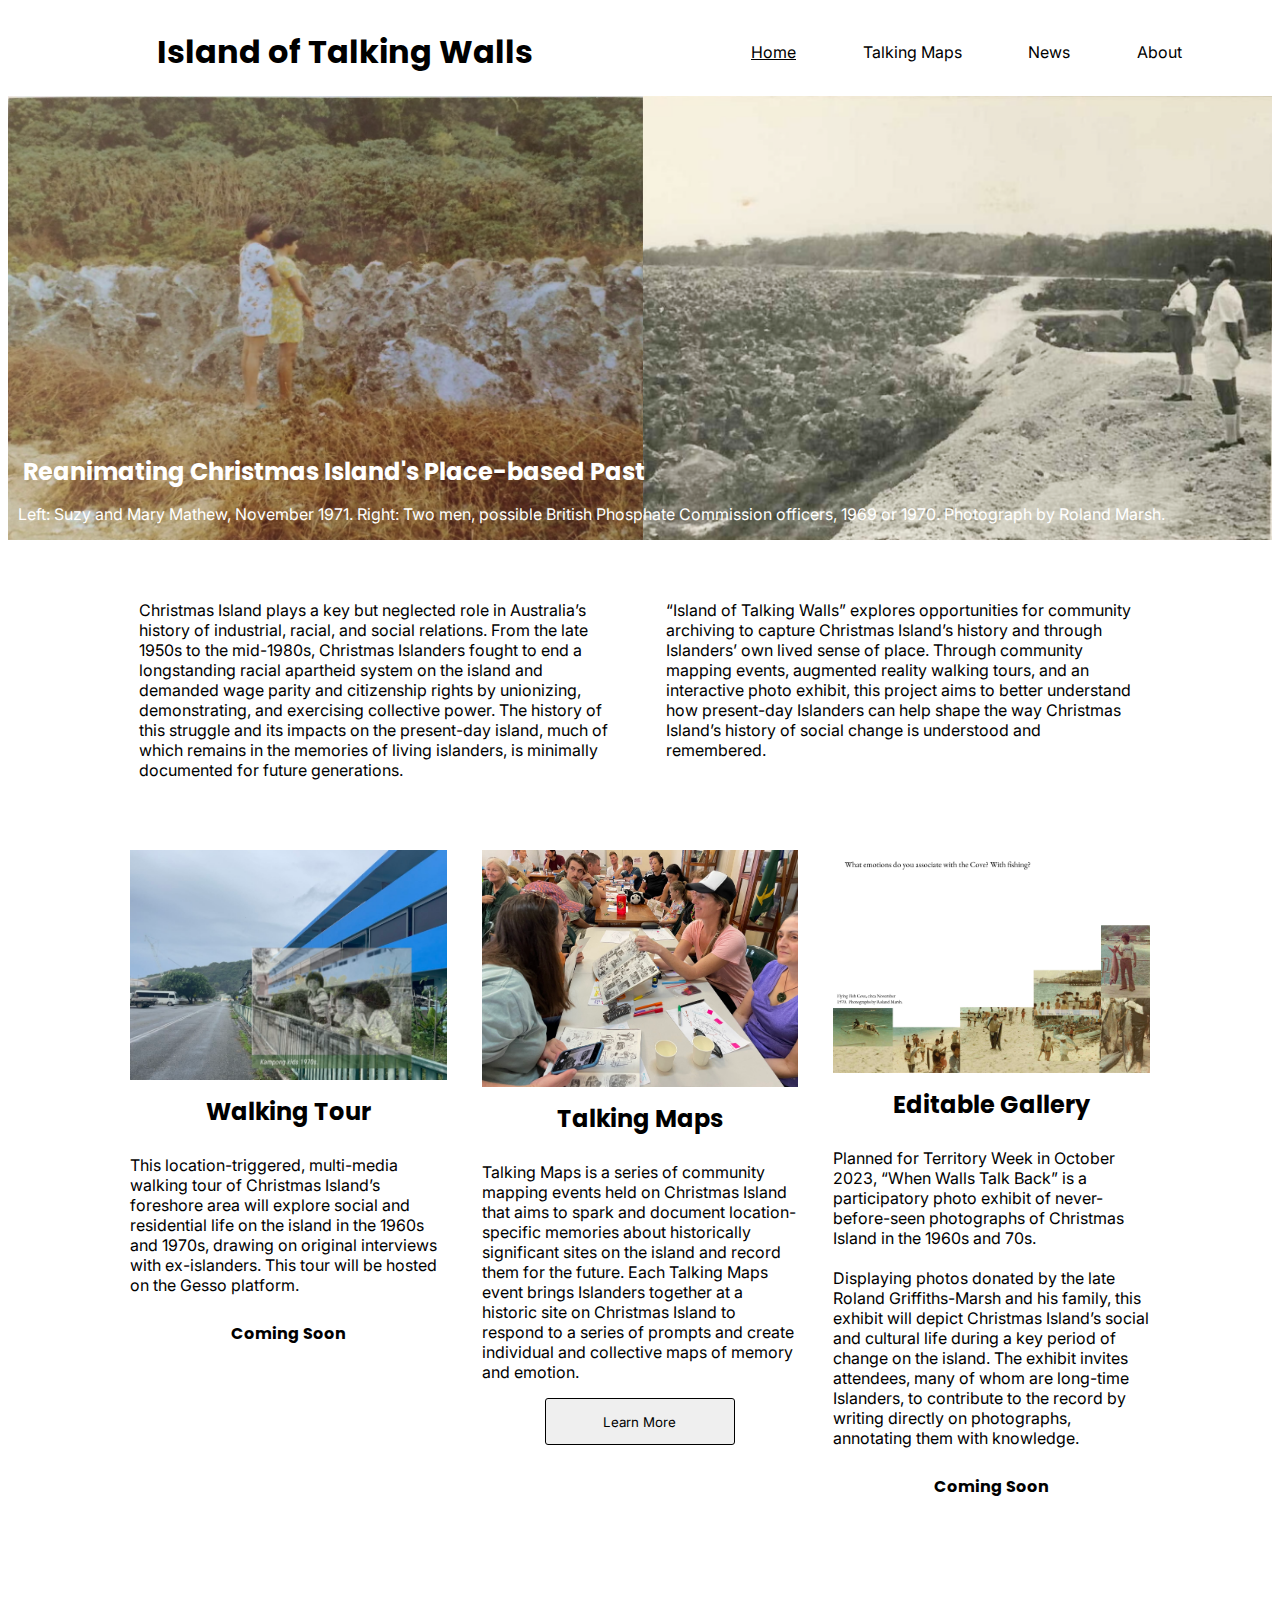
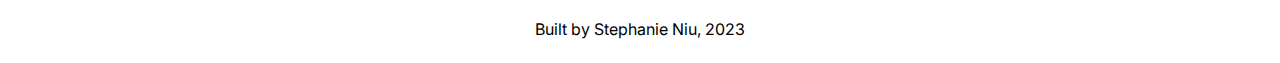
==== index.html @ a82606c4 "fix missing photo" ====
<!DOCTYPE html>
<html>
<head>
<link rel="stylesheet" href="style.css">
<link rel="icon" type="image/png" href="images/flag.png"/>
<title>Island of Talking Walls</title>
</head>

<body>

<div class="horizontal-flex flex-between">
        <div class="sidebar-text"><a href="index.html" style="color:black"><h1 class="fade">Island of Talking Walls</h1></a> </div>
        <nav>
          <a href="index.html" class="label fade selected">Home</a>
          <a href="talkingmaps.html" class="label fade">Talking Maps</a>
           <!--<div class="dropdown">
          <a href="poetry.html" class="label fade">Publications</a>
            <div class="dropdown-content">
              <a href="chapbook.html" class="label fade">We Want Fair Trail</a>
              <a href="teaching.html" class="label fade">When Walls Talk Back</a>
              </div>
            </div>-->
          <a href="news.html" class="label fade">News</a>
          <a href="about.html" class="label fade">About</a>
        </nav>
</div>


    <img src="images/gaze.png" />
    <h2 style="
      position: absolute;
      color:white;
      margin-left: 5px; 
      margin-top:-100px;">Reanimating Christmas Island's Place-based Past</h2>
    <p style="margin-top:-40px; color:white; margin-left:10px">Left: Suzy and Mary Mathew, November 1971. Right: Two men, possible British Phosphate Commission officers, 1969 or 1970. Photograph by Roland Marsh. </p>



    <div class="vertical-flex">
    <div class="break"></div>
    <div class="horizontal-flex">
    <p class="sidebar-text"> Christmas Island plays a key but neglected role in Australia’s history of industrial, racial, and social relations. From the late 1950s to the mid-1980s, Christmas Islanders fought to end a longstanding racial apartheid system on the island and demanded wage parity and citizenship rights by unionizing, demonstrating, and exercising collective power. The history of this struggle and its impacts on the present-day island, much of which remains in the memories of living islanders, is minimally documented for future generations.</p>
    <p class="sidebar-text" style="margin-top:0px">
    “Island of Talking Walls” explores opportunities for community archiving to capture Christmas Island’s history and through Islanders’ own lived sense of place. Through community mapping events, augmented reality walking tours, and an interactive photo exhibit, this project aims to better understand how present-day Islanders can help shape the way Christmas Island’s history of social change is understood and remembered. 
    </p>
  </div>

  <div class="break"></div>
<!-- Three columns--> 
<div class="horizontal-flex">

   <div class="column">
    <img src="images/kampong.jpg"/>
    <h2>Walking Tour</h2>
    <p>This location-triggered, multi-media walking tour of Christmas Island’s foreshore area will explore social and residential life on the island in the 1960s and 1970s, drawing on original interviews with ex-islanders. This tour will be hosted on the Gesso platform. 
</p>
<h4> Coming Soon </h4>
  </div>

  <div class="column">
    <img src="images/workshop.jpeg"/>
    <h2>Talking Maps</h2>
     <p>Talking Maps is a series of community mapping events held on Christmas Island that aims to spark and document location-specific memories about historically significant sites on the island and record them for the future. Each Talking Maps event brings Islanders together at a historic site on Christmas Island to respond to a series of prompts and create individual and collective maps of memory and emotion. </p>
    <button onclick="window.open('talkingmaps.html', '_blank');"><p class="button-text">Learn More</p></button>
  </div>
 
  <div class="column">
    <img src="images/fishing.jpg"/>
    <h2>Editable Gallery</h2>
    <p>Planned for Territory Week in October 2023, “When Walls Talk Back” is a participatory photo exhibit of never-before-seen photographs of Christmas Island in the 1960s and 70s. <br><br>Displaying photos donated by the late Roland Griffiths-Marsh and his family, this exhibit will depict Christmas Island’s social and cultural life during a key period of change on the island. The exhibit invites attendees, many of whom are long-time Islanders, to contribute to the record by writing directly on photographs, annotating them with knowledge. </p>
    <h4> Coming Soon </h4>
  </div>
  
</div>

<p id="footer">Built by Stephanie Niu, 2023</p>
</div>


</html>
---- style.css ----
@import url('https://fonts.googleapis.com/css2?family=Inter:wght@400;600&display=swap');
@import url('https://fonts.googleapis.com/css2?family=Libre+Baskerville&&family=Poppins&family=Courier+Prime&family=Source+Code+Pro&display=swap');


a {
  font-family: "Inter";
  text-align: center;
  font-size: 16px;
  text-decoration: none;
  color: #99BFF6;
}

.after {
  opacity:50%;
  position:absolute;
}

.break {
  height: 50px;
  width: 100%;
}

button {
  cursor: pointer;
  border: 1px solid black;
  border-radius: 3px;
  margin-left: 20%;
  width: 60%;
}

button:hover {
  background-color: #99BFF6;
}

.centered {
  width: 80%;
  margin: auto;
}

.center-text {
  width: 50%;
  margin: auto;
  padding-top: 20px;
  padding-bottom: 20px;
}

#cf img {
  position:absolute;
  width: 45%;
  /*Width of the images must match width of the sidebar*/
}

.column {
  width: 30%;
}

/*body {
  background-color: #99BFF6;
}*/

.dropdown-content {
  display: none;
  position: absolute;
}

.dropdown:hover .dropdown-content {display: block;}

.fade {
  cursor: pointer;
  opacity: 1;
    transition: opacity .25s ease-in-out;
}

.fade:hover {
  color: #99BFF6;
 }

 #footer {
  margin-top: 100px;
  text-align: center;
}

h1, h2, h3, h4 {
  font-family: "Poppins";
  /*color: #FCEFC8;*/
  text-align: center;
  padding: 10px;
  margin: auto;
}

.horizontal-flex {
  display: flex;
  flex-flow: row wrap;
  justify-content: space-around;
  padding: 10px;
}

img {
  width: 100%;
  align-self: center;
}

.image-row {
  height: 600px;
}

.label {
  font-family: 'Inter', monospace;
  text-align: center;
  display: grid;
  color: black;
  margin: auto;
}

.narrow {
  width: 50%;
  margins: auto;
}

nav {
  display: flex;
  flex-direction: row;
  justify-content: space-around;
  margin: auto;
  width: 40%;
}

p {
  font-family: "Inter";
}

.selected {
  text-decoration: underline solid black;
}

.sidebar-text {
  width: 45%;
  margin: auto;
}

.sidebar-img {
  width: 45%;
  margin: auto;
}

.slidecontainer {
  position: relative;
  width: 100%;
  top: 500px;
}

/* The slider itself */
.slider {
  -webkit-appearance: none;  /* Override default CSS styles */
  appearance: none;
  width: 100%; /* Full-width */
  height: 25px; /* Specified height */
  background: #d3d3d3; /* Grey background */
  outline: none; /* Remove outline */
  opacity: 0.7; /* Set transparency (for mouse-over effects on hover) */
  -webkit-transition: .2s; /* 0.2 seconds transition on hover */
  transition: opacity .2s;
}

/* Mouse-over effects */
.slider:hover {
  opacity: 1; /* Fully shown on mouse-over */
}

/* The slider handle (use -webkit- (Chrome, Opera, Safari, Edge) and -moz- (Firefox) to override default look) */
.slider::-webkit-slider-thumb {
  -webkit-appearance: none; /* Override default look */
  appearance: none;
  width: 25px; /* Set a specific slider handle width */
  height: 25px; /* Slider handle height */
  background: #04AA6D; /* Green background */
  cursor: pointer; /* Cursor on hover */
}

.slider::-moz-range-thumb {
  width: 25px; /* Set a specific slider handle width */
  height: 25px; /* Slider handle height */
  background: #04AA6D; /* Green background */
  cursor: pointer; /* Cursor on hover */
}

.timeline {
  background-color: rgb(255, 255, 255, .5);
  padding: 1px;
  position: sticky;
  text-align: center;
  top: 20px;
  z-index: 1;
}

.vertical-flex {
  width: 85%;
  margin: auto;
  display: flex;
  flex-direction: column;
  align-content: between;
}
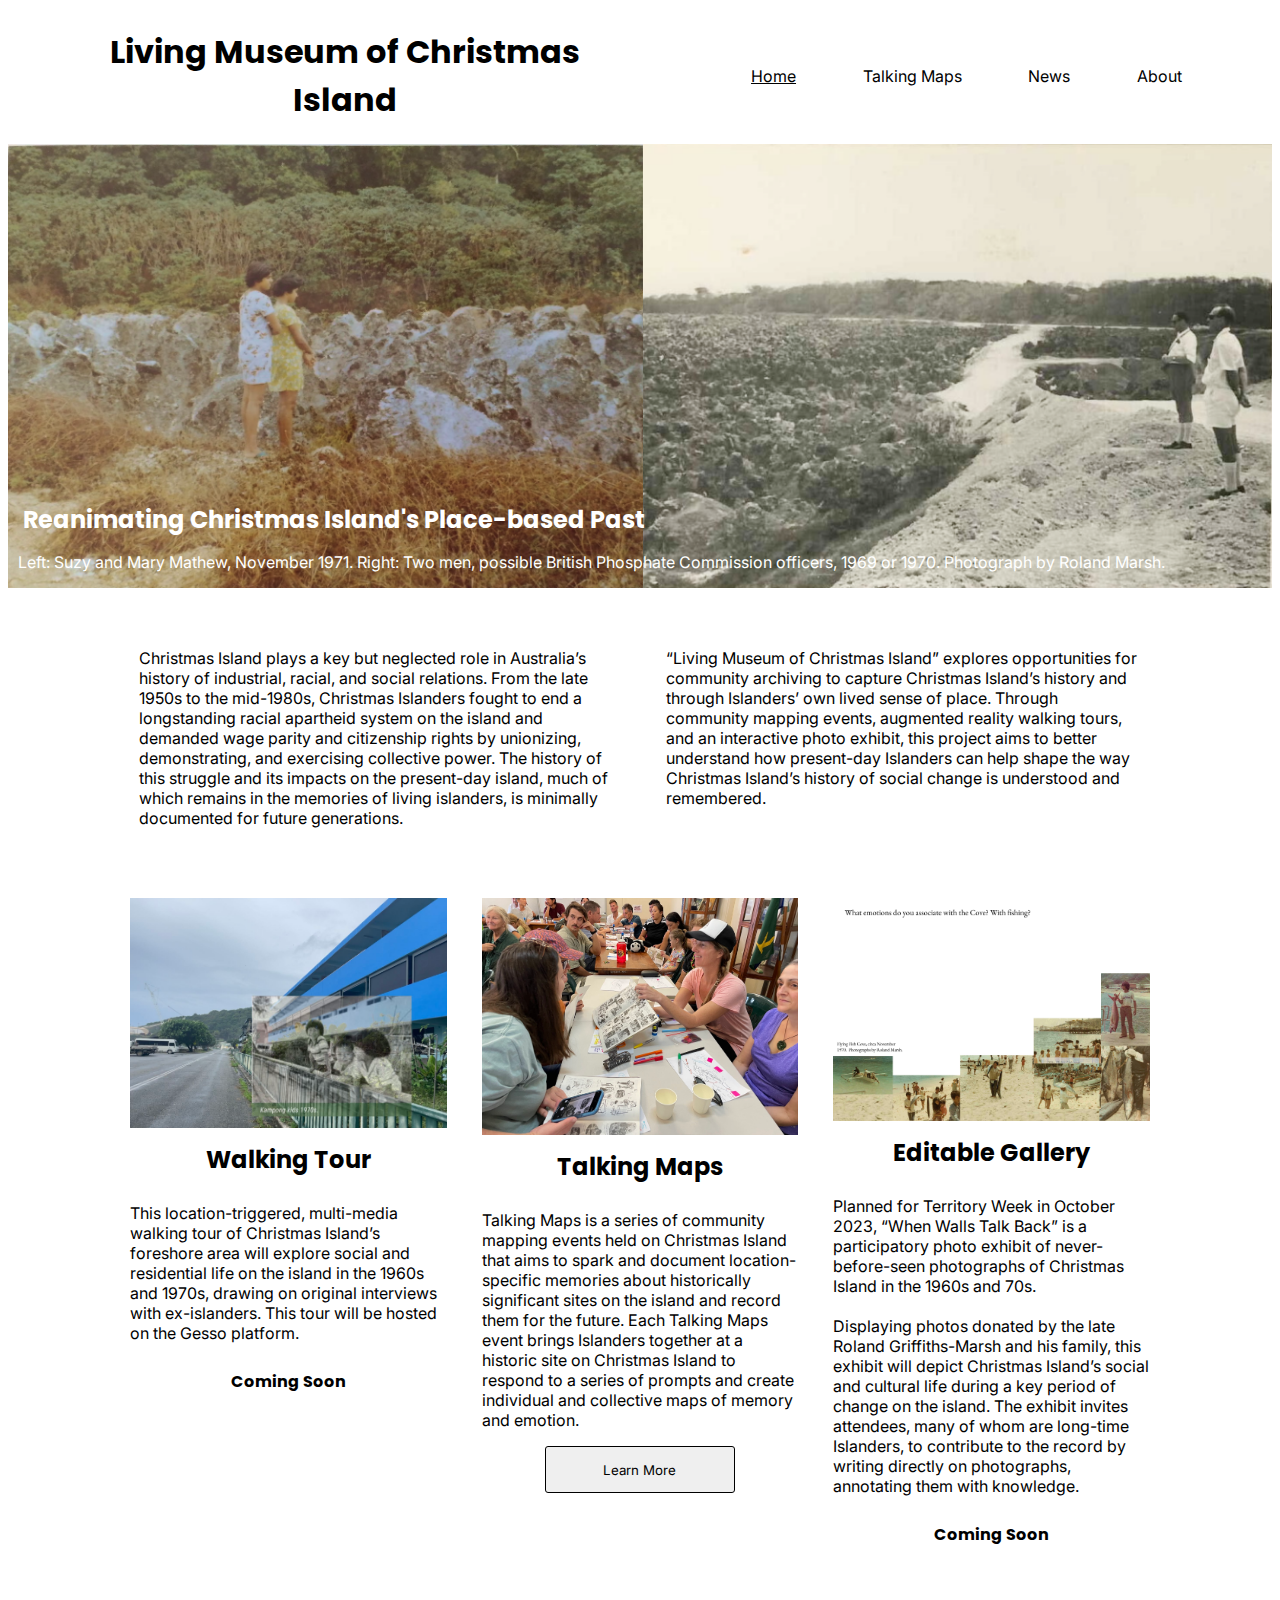
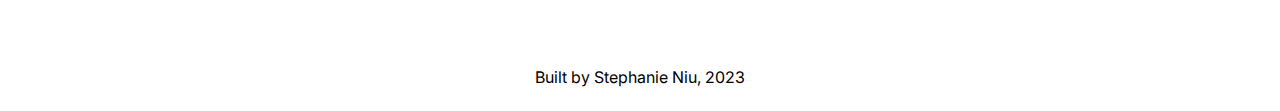
==== commit 1dff2c1b: "udpated title" ====
--- a/index.html
+++ b/index.html
@@ -3,13 +3,13 @@
 <head>
 <link rel="stylesheet" href="style.css">
 <link rel="icon" type="image/png" href="images/flag.png"/>
-<title>Island of Talking Walls</title>
+<title>Living Museum of Christmas Island</title>
 </head>
 
 <body>
 
 <div class="horizontal-flex flex-between">
-        <div class="sidebar-text"><a href="index.html" style="color:black"><h1 class="fade">Island of Talking Walls</h1></a> </div>
+        <div class="sidebar-text"><a href="index.html" style="color:black"><h1 class="fade">Living Museum of Christmas Island</h1></a> </div>
         <nav>
           <a href="index.html" class="label fade selected">Home</a>
           <a href="talkingmaps.html" class="label fade">Talking Maps</a>
@@ -41,7 +41,7 @@
     <div class="horizontal-flex">
     <p class="sidebar-text"> Christmas Island plays a key but neglected role in Australia’s history of industrial, racial, and social relations. From the late 1950s to the mid-1980s, Christmas Islanders fought to end a longstanding racial apartheid system on the island and demanded wage parity and citizenship rights by unionizing, demonstrating, and exercising collective power. The history of this struggle and its impacts on the present-day island, much of which remains in the memories of living islanders, is minimally documented for future generations.</p>
     <p class="sidebar-text" style="margin-top:0px">
-    “Island of Talking Walls” explores opportunities for community archiving to capture Christmas Island’s history and through Islanders’ own lived sense of place. Through community mapping events, augmented reality walking tours, and an interactive photo exhibit, this project aims to better understand how present-day Islanders can help shape the way Christmas Island’s history of social change is understood and remembered. 
+    “Living Museum of Christmas Island” explores opportunities for community archiving to capture Christmas Island’s history and through Islanders’ own lived sense of place. Through community mapping events, augmented reality walking tours, and an interactive photo exhibit, this project aims to better understand how present-day Islanders can help shape the way Christmas Island’s history of social change is understood and remembered. 
     </p>
   </div>
 
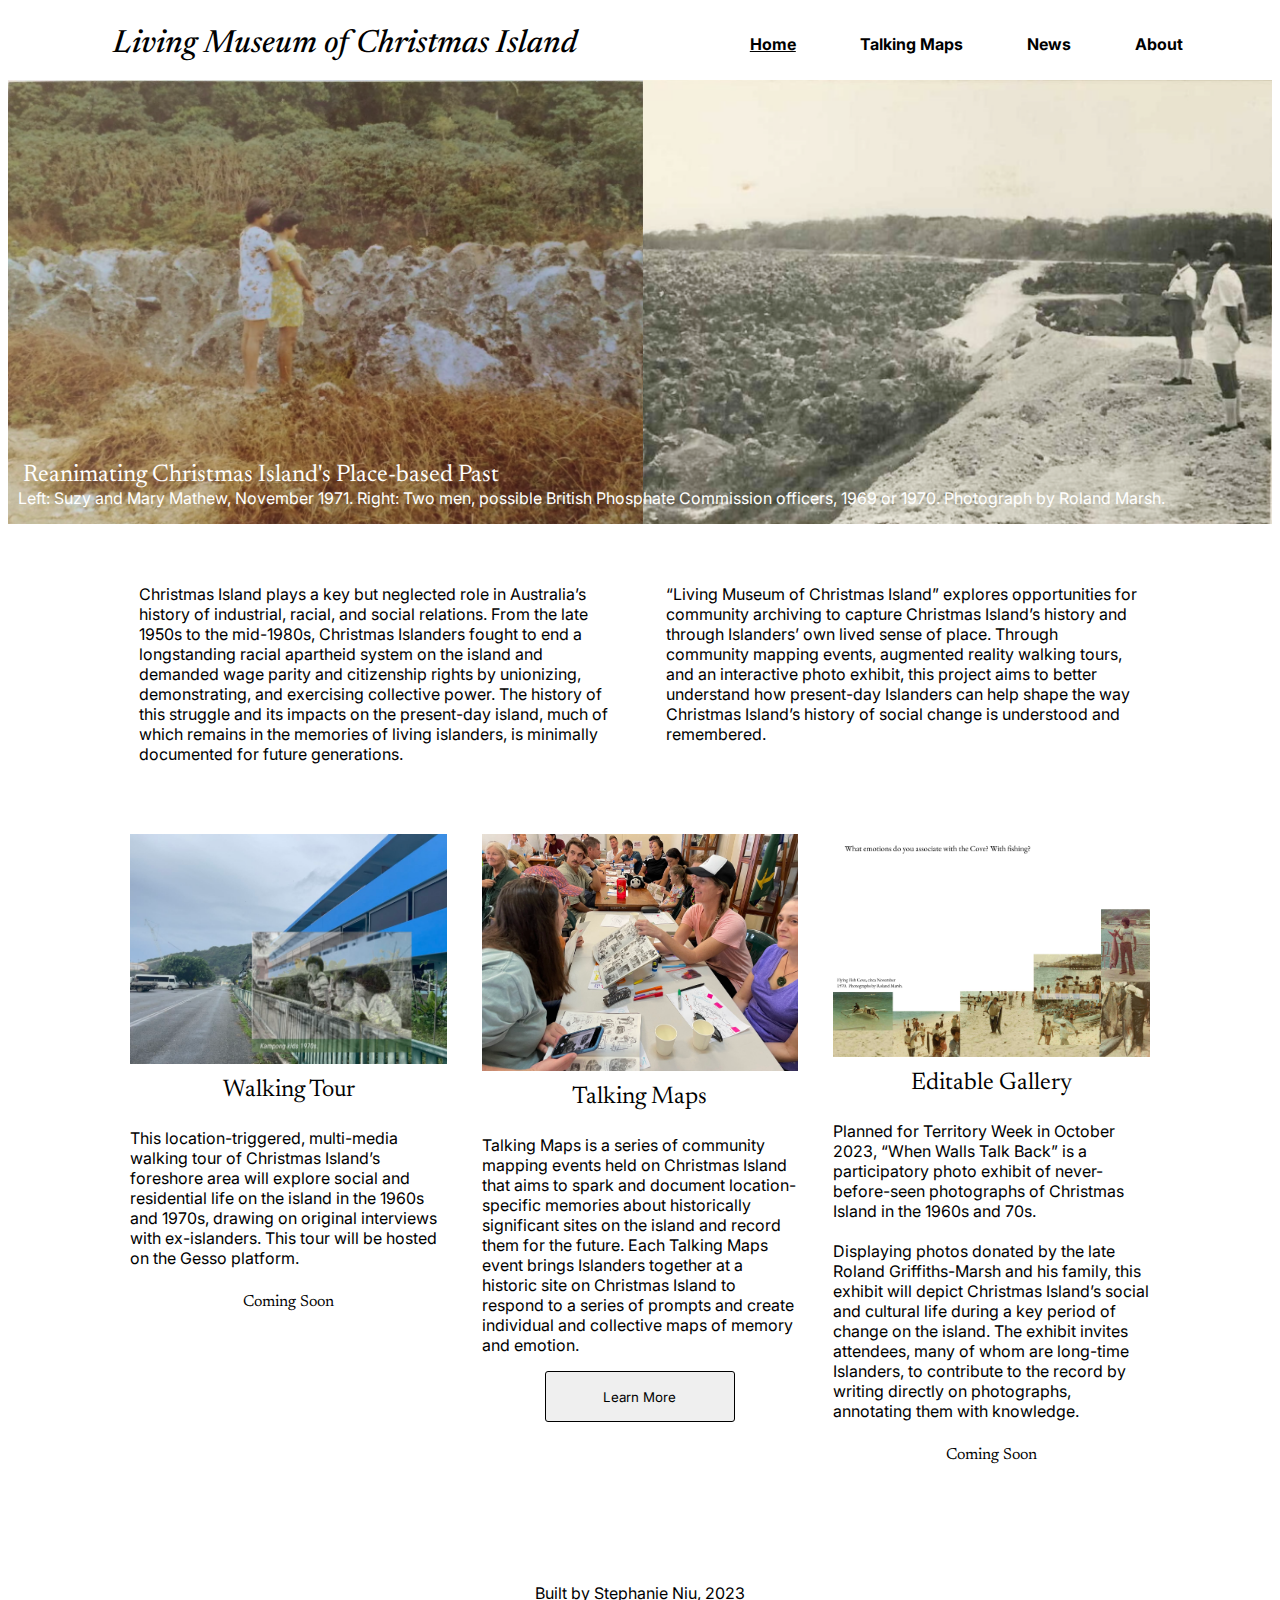
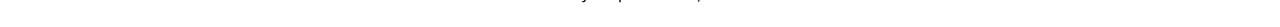
==== commit 07fa7b1a: "update h1 font to serif (newsreader)" ====
--- a/index.html
+++ b/index.html
@@ -31,7 +31,7 @@
       position: absolute;
       color:white;
       margin-left: 5px; 
-      margin-top:-100px;">Reanimating Christmas Island's Place-based Past</h2>
+      margin-top:-75px;">Reanimating Christmas Island's Place-based Past</h2>
     <p style="margin-top:-40px; color:white; margin-left:10px">Left: Suzy and Mary Mathew, November 1971. Right: Two men, possible British Phosphate Commission officers, 1969 or 1970. Photograph by Roland Marsh. </p>
 
 
--- a/style.css
+++ b/style.css
@@ -1,5 +1,5 @@
 @import url('https://fonts.googleapis.com/css2?family=Inter:wght@400;600&display=swap');
-@import url('https://fonts.googleapis.com/css2?family=Libre+Baskerville&&family=Poppins&family=Courier+Prime&family=Source+Code+Pro&display=swap');
+@import url('https://fonts.googleapis.com/css2?family=Poppins&family=Courier+Prime&&family=Newsreader:ital,wght@0,300;0,400;0,500;1,300;1,400;1,500&display=swap');
 
 
 a {
@@ -7,6 +7,7 @@
   text-align: center;
   font-size: 16px;
   text-decoration: none;
+  font-weight: bold;
   color: #99BFF6;
 }
 
@@ -81,11 +82,17 @@
 }
 
 h1, h2, h3, h4 {
-  font-family: "Poppins";
+  font-family: "Newsreader";
+  font-weight: 400;
   /*color: #FCEFC8;*/
   text-align: center;
   padding: 10px;
   margin: auto;
+}
+
+h1 {
+    font-style: italic;
+    font-weight: 500;
 }
 
 .horizontal-flex {
@@ -127,6 +134,7 @@
 
 p {
   font-family: "Inter";
+  line-height: 20px;
 }
 
 .selected {
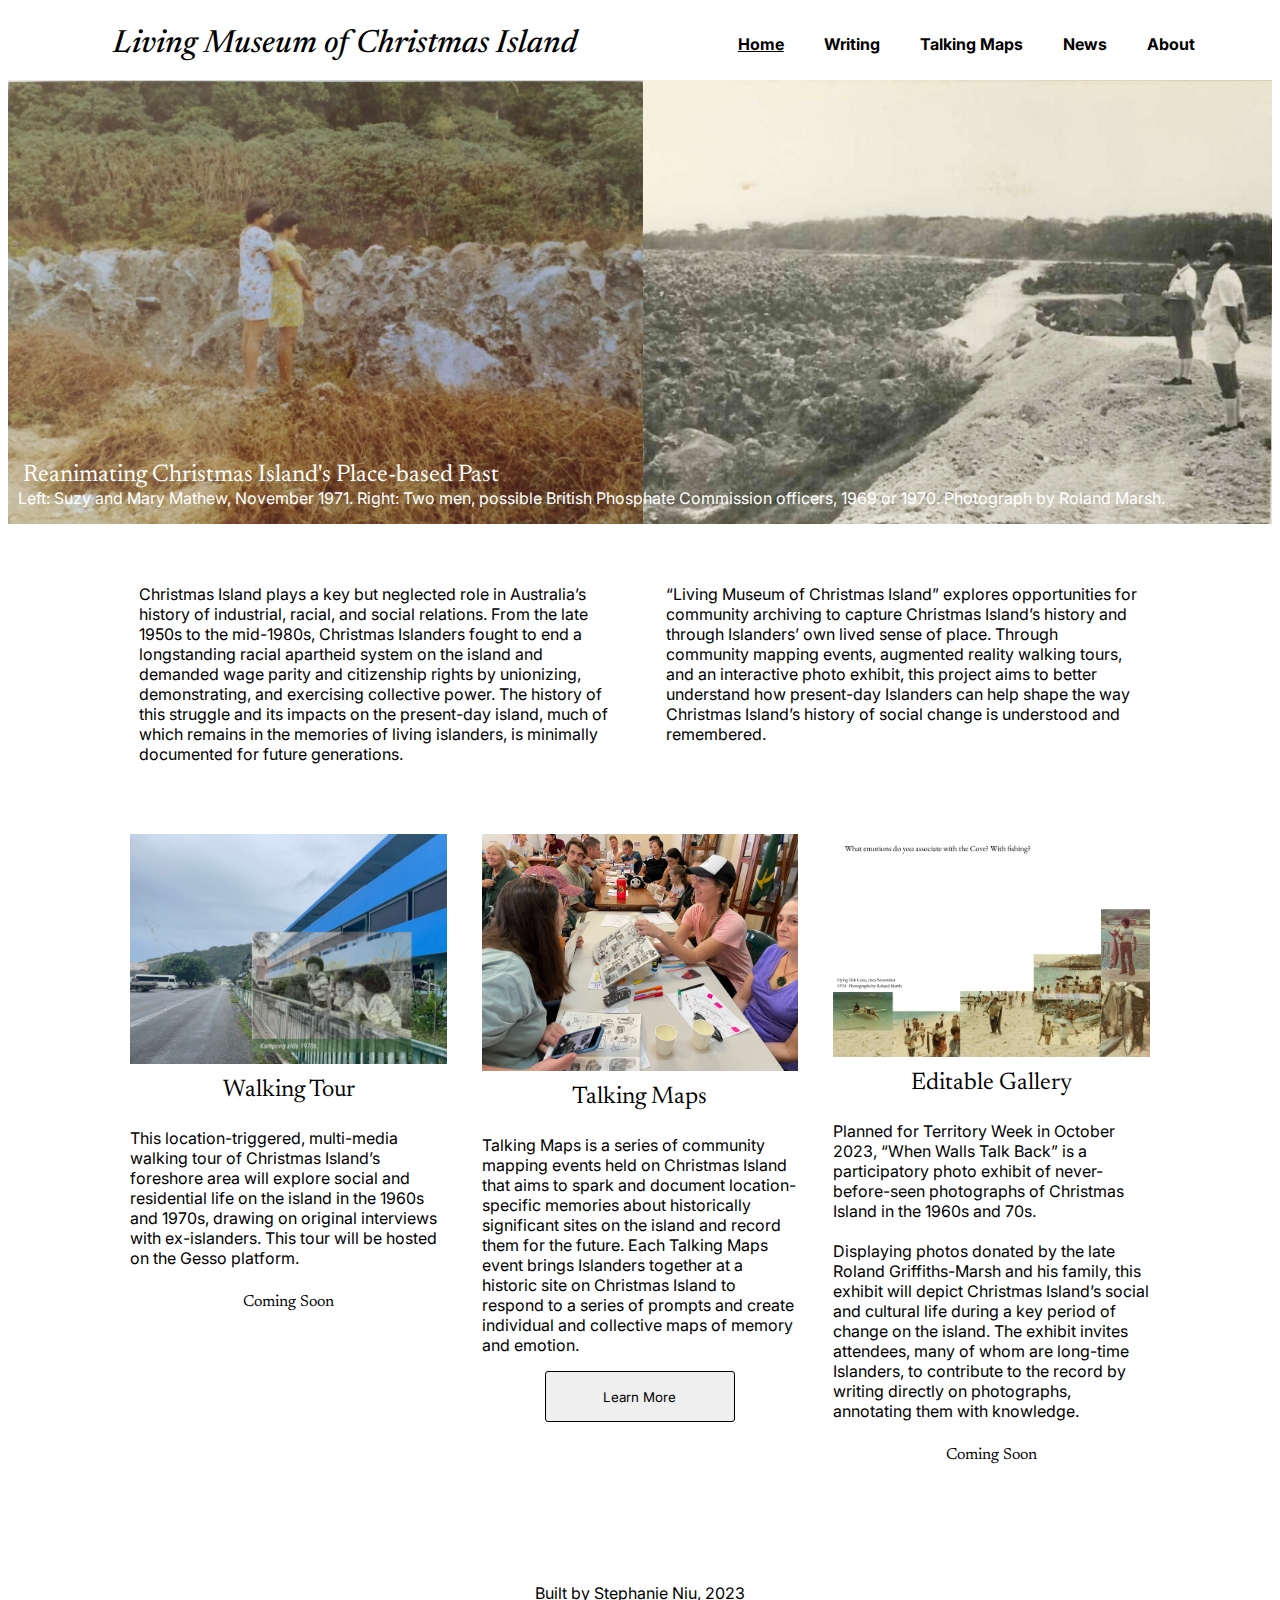
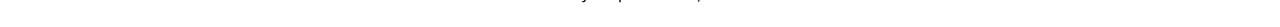
==== commit 9d14a189: "add ah pay article and writing section to nav" ====
--- a/index.html
+++ b/index.html
@@ -9,17 +9,18 @@
 <body>
 
 <div class="horizontal-flex flex-between">
-        <div class="sidebar-text"><a href="index.html" style="color:black"><h1 class="fade">Living Museum of Christmas Island</h1></a> </div>
+         <div class="sidebar-text"><a href="index.html" style="color:black"><h1 class="fade">Living Museum of Christmas Island</h1></a> </div>
         <nav>
           <a href="index.html" class="label fade selected">Home</a>
+          
+          <div class="dropdown" style="margin:auto;">
+          <a href="" class="label fade">Writing</a>
+            <div class="dropdown-content">
+              <a href="writing.html" class="label fade">A Garden Party of Our Own</a>
+              <!--<a href="teaching.html" class="label fade">When Walls Talk Back</a>-->
+              </div>
+            </div>
           <a href="talkingmaps.html" class="label fade">Talking Maps</a>
-           <!--<div class="dropdown">
-          <a href="poetry.html" class="label fade">Publications</a>
-            <div class="dropdown-content">
-              <a href="chapbook.html" class="label fade">We Want Fair Trail</a>
-              <a href="teaching.html" class="label fade">When Walls Talk Back</a>
-              </div>
-            </div>-->
           <a href="news.html" class="label fade">News</a>
           <a href="about.html" class="label fade">About</a>
         </nav>
--- a/style.css
+++ b/style.css
@@ -35,7 +35,8 @@
 
 .centered {
   width: 80%;
-  margin: auto;
+  margin-left: 10%;
+  margin-right: 10%;
 }
 
 .center-text {
@@ -117,6 +118,17 @@
   display: grid;
   color: black;
   margin: auto;
+}
+
+
+.left-align {
+  text-align: left;
+  line-height: 24px;
+}
+
+.longform-text {
+  margin-left: 17.5%;
+  margin-right: 17.5%;
 }
 
 .narrow {
@@ -192,6 +204,12 @@
   cursor: pointer; /* Cursor on hover */
 }
 
+.footnote {
+  font-family: "Newsreader";
+  font-size: 14px;
+}
+
+
 .timeline {
   background-color: rgb(255, 255, 255, .5);
   padding: 1px;
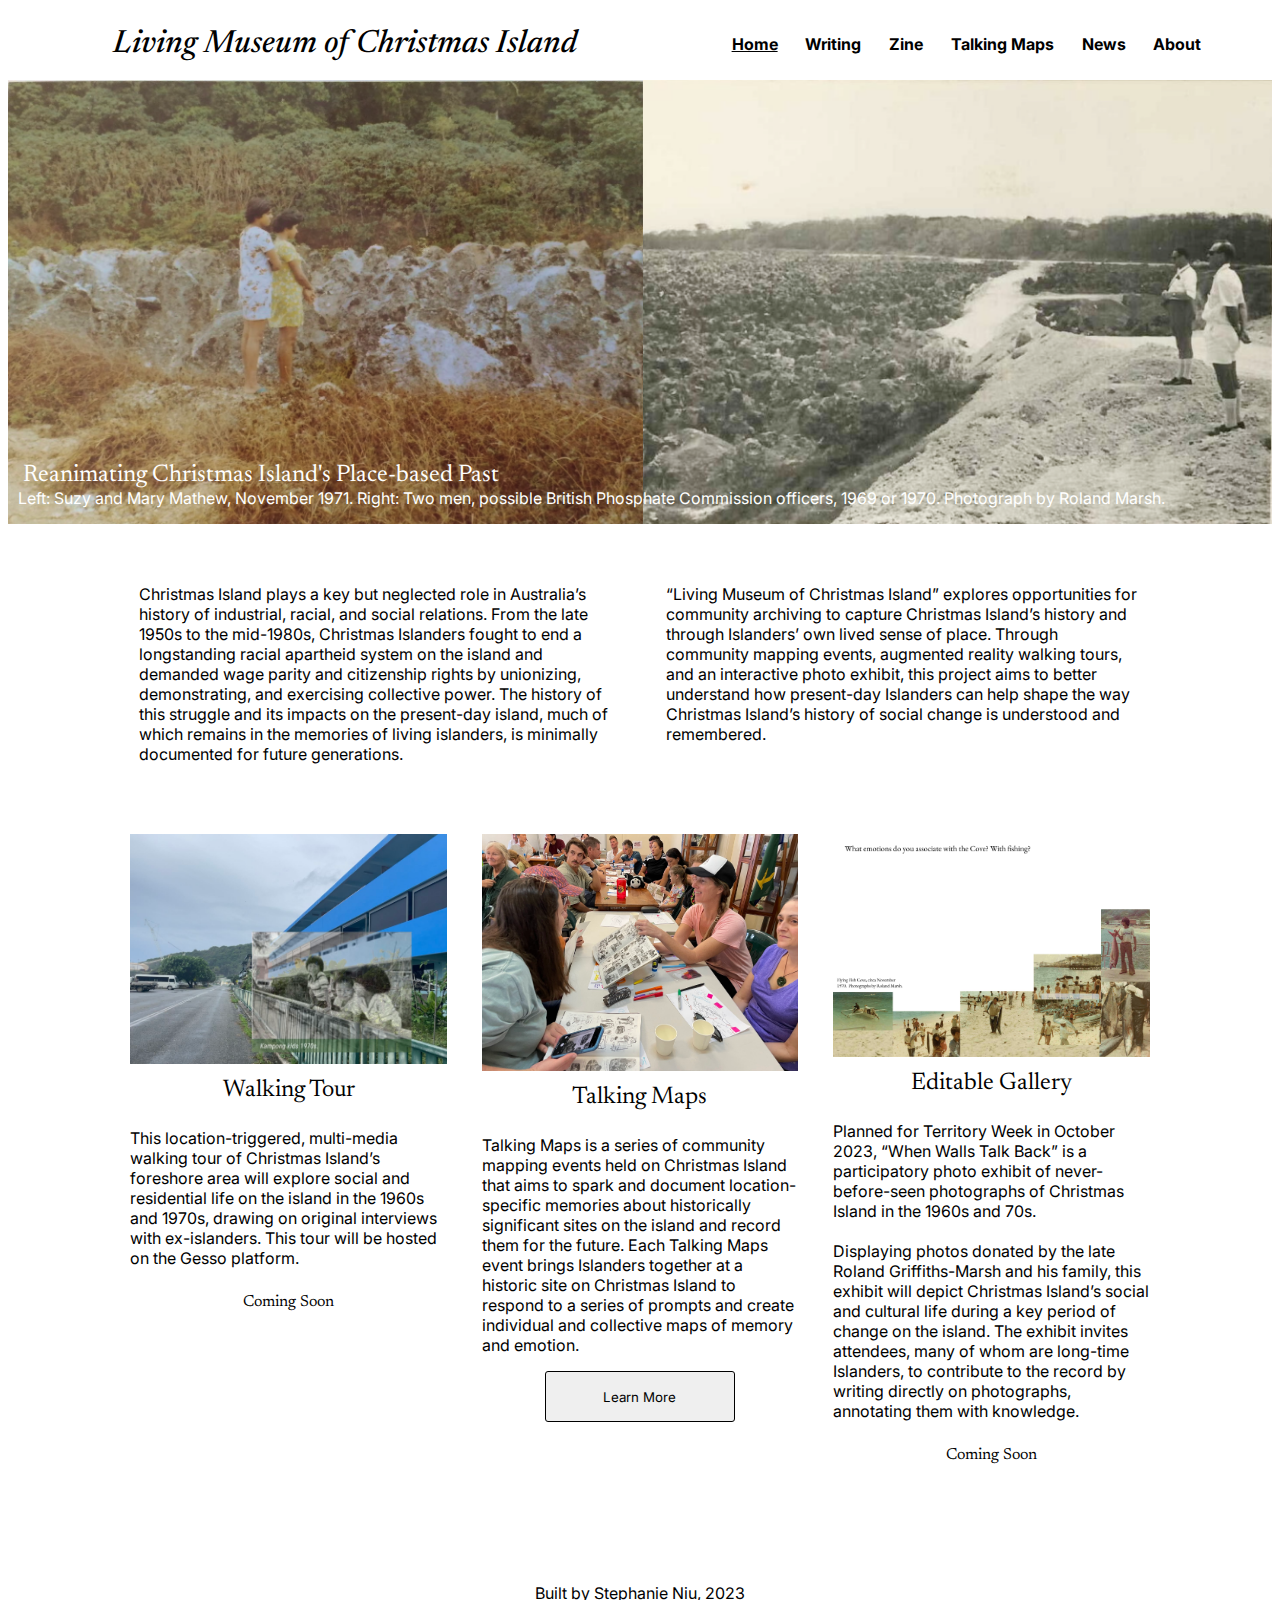
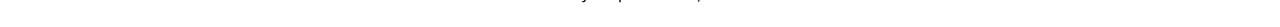
==== commit f382b89b: "add zine page, old changed from cherries article" ====
--- a/index.html
+++ b/index.html
@@ -16,10 +16,11 @@
           <div class="dropdown" style="margin:auto;">
           <a href="" class="label fade">Writing</a>
             <div class="dropdown-content">
-              <a href="writing.html" class="label fade">A Garden Party of Our Own</a>
+              <a href="garden.html" class="label fade">A Garden Party of Our Own</a>
               <!--<a href="teaching.html" class="label fade">When Walls Talk Back</a>-->
               </div>
             </div>
+          <a href="zine.html" class="label fade">Zine</a>
           <a href="talkingmaps.html" class="label fade">Talking Maps</a>
           <a href="news.html" class="label fade">News</a>
           <a href="about.html" class="label fade">About</a>
--- a/style.css
+++ b/style.css
@@ -114,7 +114,7 @@
 
 .label {
   font-family: 'Inter', monospace;
-  text-align: center;
+  text-align: left;
   display: grid;
   color: black;
   margin: auto;
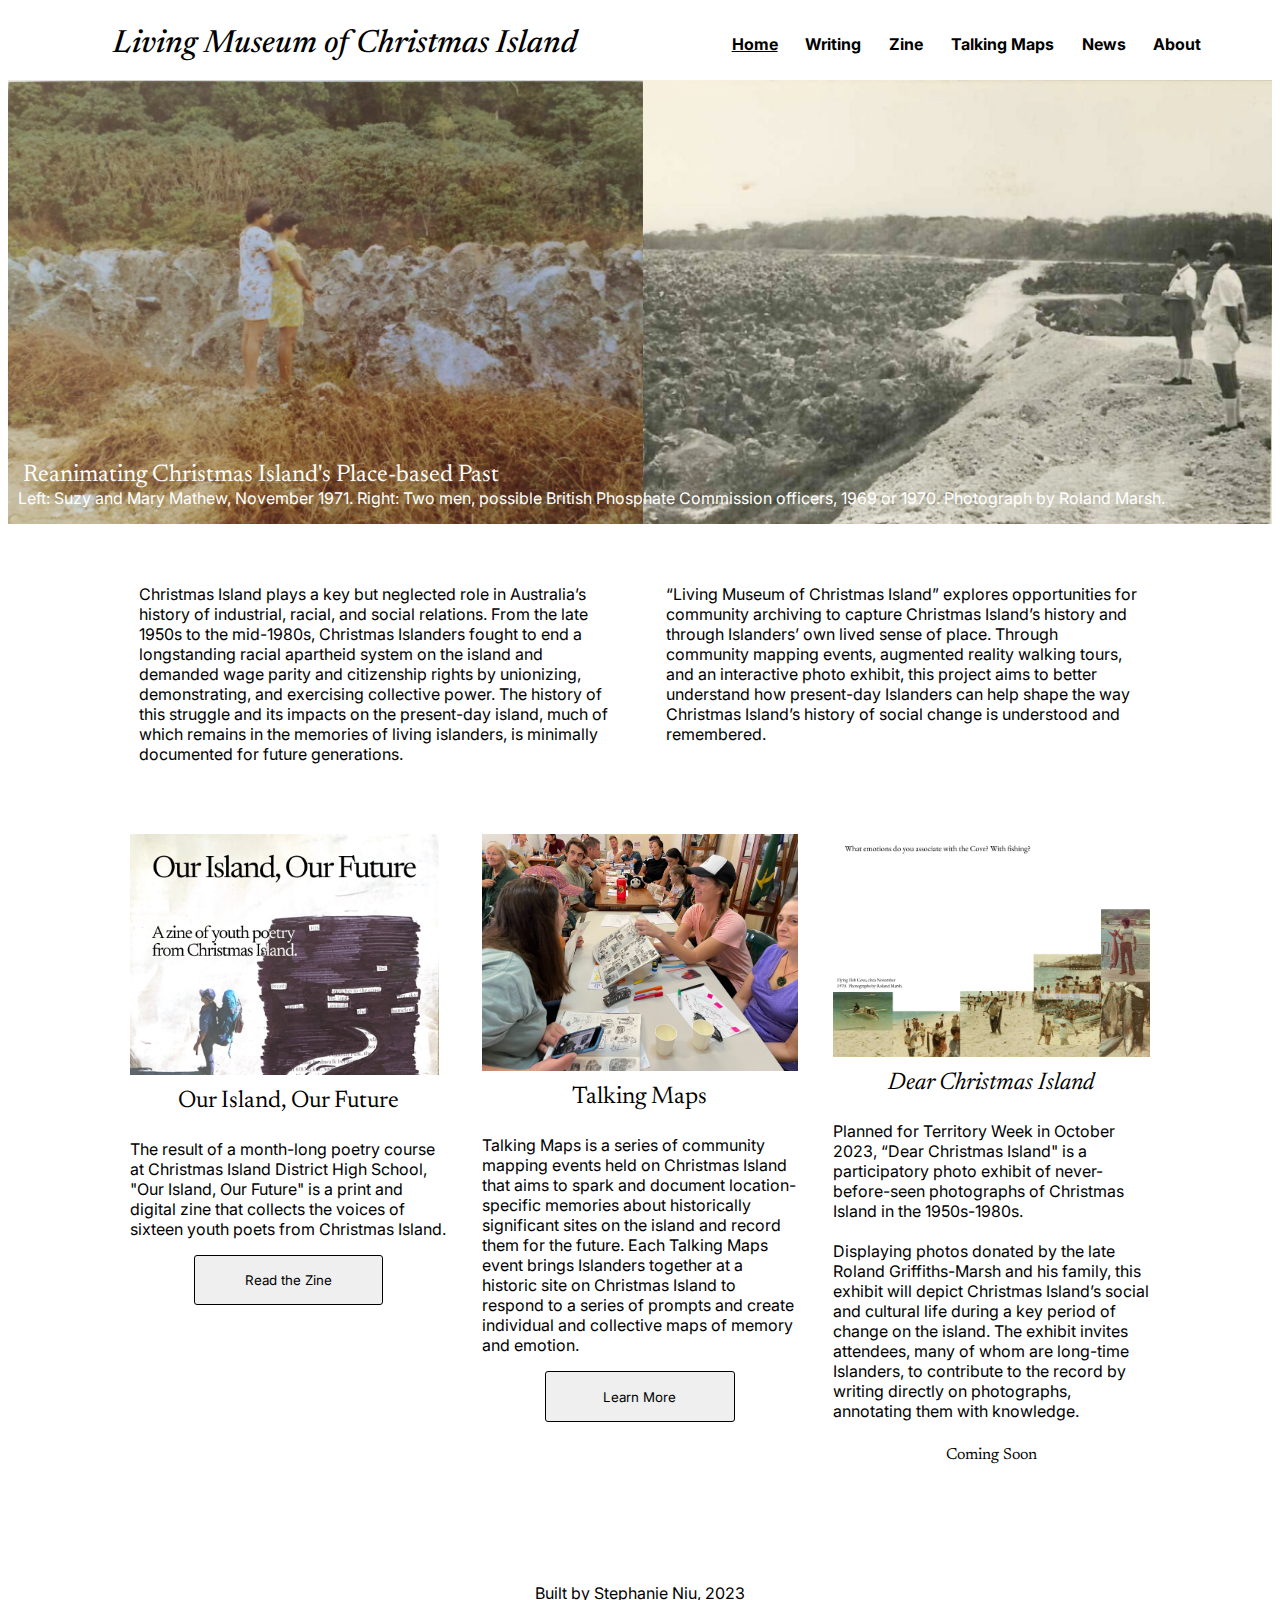
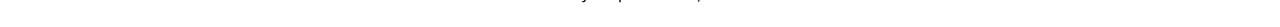
==== commit 32d7b4b0: "clean up cherries article" ====
--- a/index.html
+++ b/index.html
@@ -52,11 +52,11 @@
 <div class="horizontal-flex">
 
    <div class="column">
-    <img src="images/kampong.jpg"/>
-    <h2>Walking Tour</h2>
-    <p>This location-triggered, multi-media walking tour of Christmas Island’s foreshore area will explore social and residential life on the island in the 1960s and 1970s, drawing on original interviews with ex-islanders. This tour will be hosted on the Gesso platform. 
+    <img src="images/zine_cover_small.png"/>
+    <h2>Our Island, Our Future</h2>
+    <p>The result of a month-long poetry course at Christmas Island District High School, "Our Island, Our Future" is a print and digital zine that collects the voices of sixteen youth poets from Christmas Island.  
 </p>
-<h4> Coming Soon </h4>
+<button onclick="window.open('zine.html', '_blank');"><p class="button-text">Read the Zine</p></button>
   </div>
 
   <div class="column">
@@ -68,8 +68,8 @@
  
   <div class="column">
     <img src="images/fishing.jpg"/>
-    <h2>Editable Gallery</h2>
-    <p>Planned for Territory Week in October 2023, “When Walls Talk Back” is a participatory photo exhibit of never-before-seen photographs of Christmas Island in the 1960s and 70s. <br><br>Displaying photos donated by the late Roland Griffiths-Marsh and his family, this exhibit will depict Christmas Island’s social and cultural life during a key period of change on the island. The exhibit invites attendees, many of whom are long-time Islanders, to contribute to the record by writing directly on photographs, annotating them with knowledge. </p>
+    <h2><em>Dear Christmas Island</em></h2>
+    <p>Planned for Territory Week in October 2023, “Dear Christmas Island" is a participatory photo exhibit of never-before-seen photographs of Christmas Island in the 1950s-1980s. <br><br>Displaying photos donated by the late Roland Griffiths-Marsh and his family, this exhibit will depict Christmas Island’s social and cultural life during a key period of change on the island. The exhibit invites attendees, many of whom are long-time Islanders, to contribute to the record by writing directly on photographs, annotating them with knowledge. </p>
     <h4> Coming Soon </h4>
   </div>
   
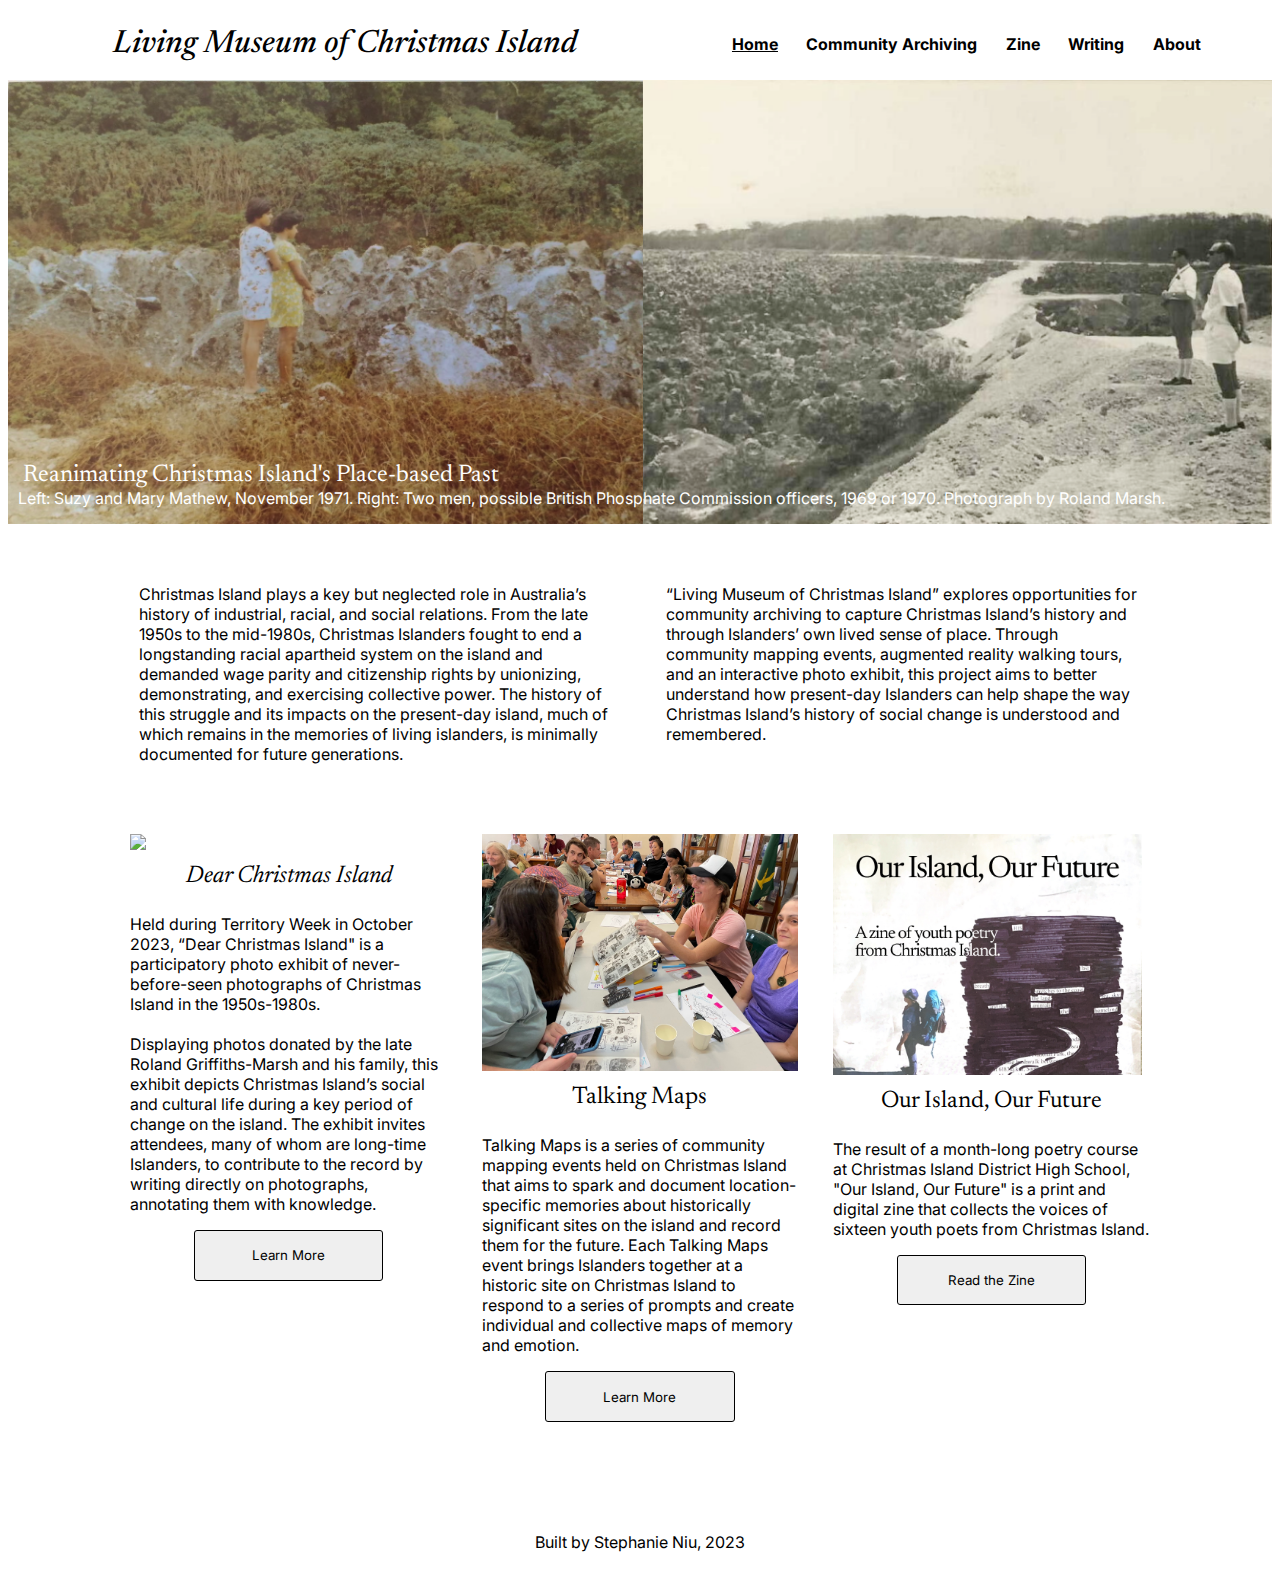
==== commit 6d710490: "add dear ci page" ====
--- a/index.html
+++ b/index.html
@@ -12,17 +12,22 @@
          <div class="sidebar-text"><a href="index.html" style="color:black"><h1 class="fade">Living Museum of Christmas Island</h1></a> </div>
         <nav>
           <a href="index.html" class="label fade selected">Home</a>
+          <div class="dropdown" style="margin:auto;">
+          <a href="" class="label fade">Community Archiving</a>
+            <div class="dropdown-content">
+              <a href="dearci.html" class="label fade">Dear Christmas Island</a>
+              <a href="talkingmaps.html" class="label fade">Talking Maps</a>
+              </div>
+            </div>
           
+          <a href="zine.html" class="label fade">Zine</a>
           <div class="dropdown" style="margin:auto;">
           <a href="" class="label fade">Writing</a>
             <div class="dropdown-content">
               <a href="garden.html" class="label fade">A Garden Party of Our Own</a>
-              <!--<a href="teaching.html" class="label fade">When Walls Talk Back</a>-->
+              <a href="cherries.html" class="label fade">Wild Cherries Flying</a>
               </div>
             </div>
-          <a href="zine.html" class="label fade">Zine</a>
-          <a href="talkingmaps.html" class="label fade">Talking Maps</a>
-          <a href="news.html" class="label fade">News</a>
           <a href="about.html" class="label fade">About</a>
         </nav>
 </div>
@@ -51,12 +56,11 @@
 <!-- Three columns--> 
 <div class="horizontal-flex">
 
-   <div class="column">
-    <img src="images/zine_cover_small.png"/>
-    <h2>Our Island, Our Future</h2>
-    <p>The result of a month-long poetry course at Christmas Island District High School, "Our Island, Our Future" is a print and digital zine that collects the voices of sixteen youth poets from Christmas Island.  
-</p>
-<button onclick="window.open('zine.html', '_blank');"><p class="button-text">Read the Zine</p></button>
+  <div class="column">
+    <img src="images/hanging.png"/>
+    <h2><em>Dear Christmas Island</em></h2>
+    <p>Held during Territory Week in October 2023, “Dear Christmas Island" is a participatory photo exhibit of never-before-seen photographs of Christmas Island in the 1950s-1980s. <br><br>Displaying photos donated by the late Roland Griffiths-Marsh and his family, this exhibit depicts Christmas Island’s social and cultural life during a key period of change on the island. The exhibit invites attendees, many of whom are long-time Islanders, to contribute to the record by writing directly on photographs, annotating them with knowledge. </p>
+    <button onclick="window.open('dearci.html', '_blank');"><p class="button-text">Learn More</p></button>
   </div>
 
   <div class="column">
@@ -66,11 +70,12 @@
     <button onclick="window.open('talkingmaps.html', '_blank');"><p class="button-text">Learn More</p></button>
   </div>
  
-  <div class="column">
-    <img src="images/fishing.jpg"/>
-    <h2><em>Dear Christmas Island</em></h2>
-    <p>Planned for Territory Week in October 2023, “Dear Christmas Island" is a participatory photo exhibit of never-before-seen photographs of Christmas Island in the 1950s-1980s. <br><br>Displaying photos donated by the late Roland Griffiths-Marsh and his family, this exhibit will depict Christmas Island’s social and cultural life during a key period of change on the island. The exhibit invites attendees, many of whom are long-time Islanders, to contribute to the record by writing directly on photographs, annotating them with knowledge. </p>
-    <h4> Coming Soon </h4>
+    <div class="column">
+    <img src="images/zine_cover_small.png"/>
+    <h2>Our Island, Our Future</h2>
+    <p>The result of a month-long poetry course at Christmas Island District High School, "Our Island, Our Future" is a print and digital zine that collects the voices of sixteen youth poets from Christmas Island.  
+</p>
+<button onclick="window.open('zine.html', '_blank');"><p class="button-text">Read the Zine</p></button>
   </div>
   
 </div>
--- a/style.css
+++ b/style.css
@@ -39,6 +39,12 @@
   margin-right: 10%;
 }
 
+.centered-small {
+  width: 30%;
+  margin-left: 35%;
+  maring-right: 35%;
+}
+
 .center-text {
   width: 50%;
   margin: auto;
@@ -54,6 +60,10 @@
 
 .column {
   width: 30%;
+}
+
+.column-wide {
+  width: 45%;
 }
 
 /*body {
